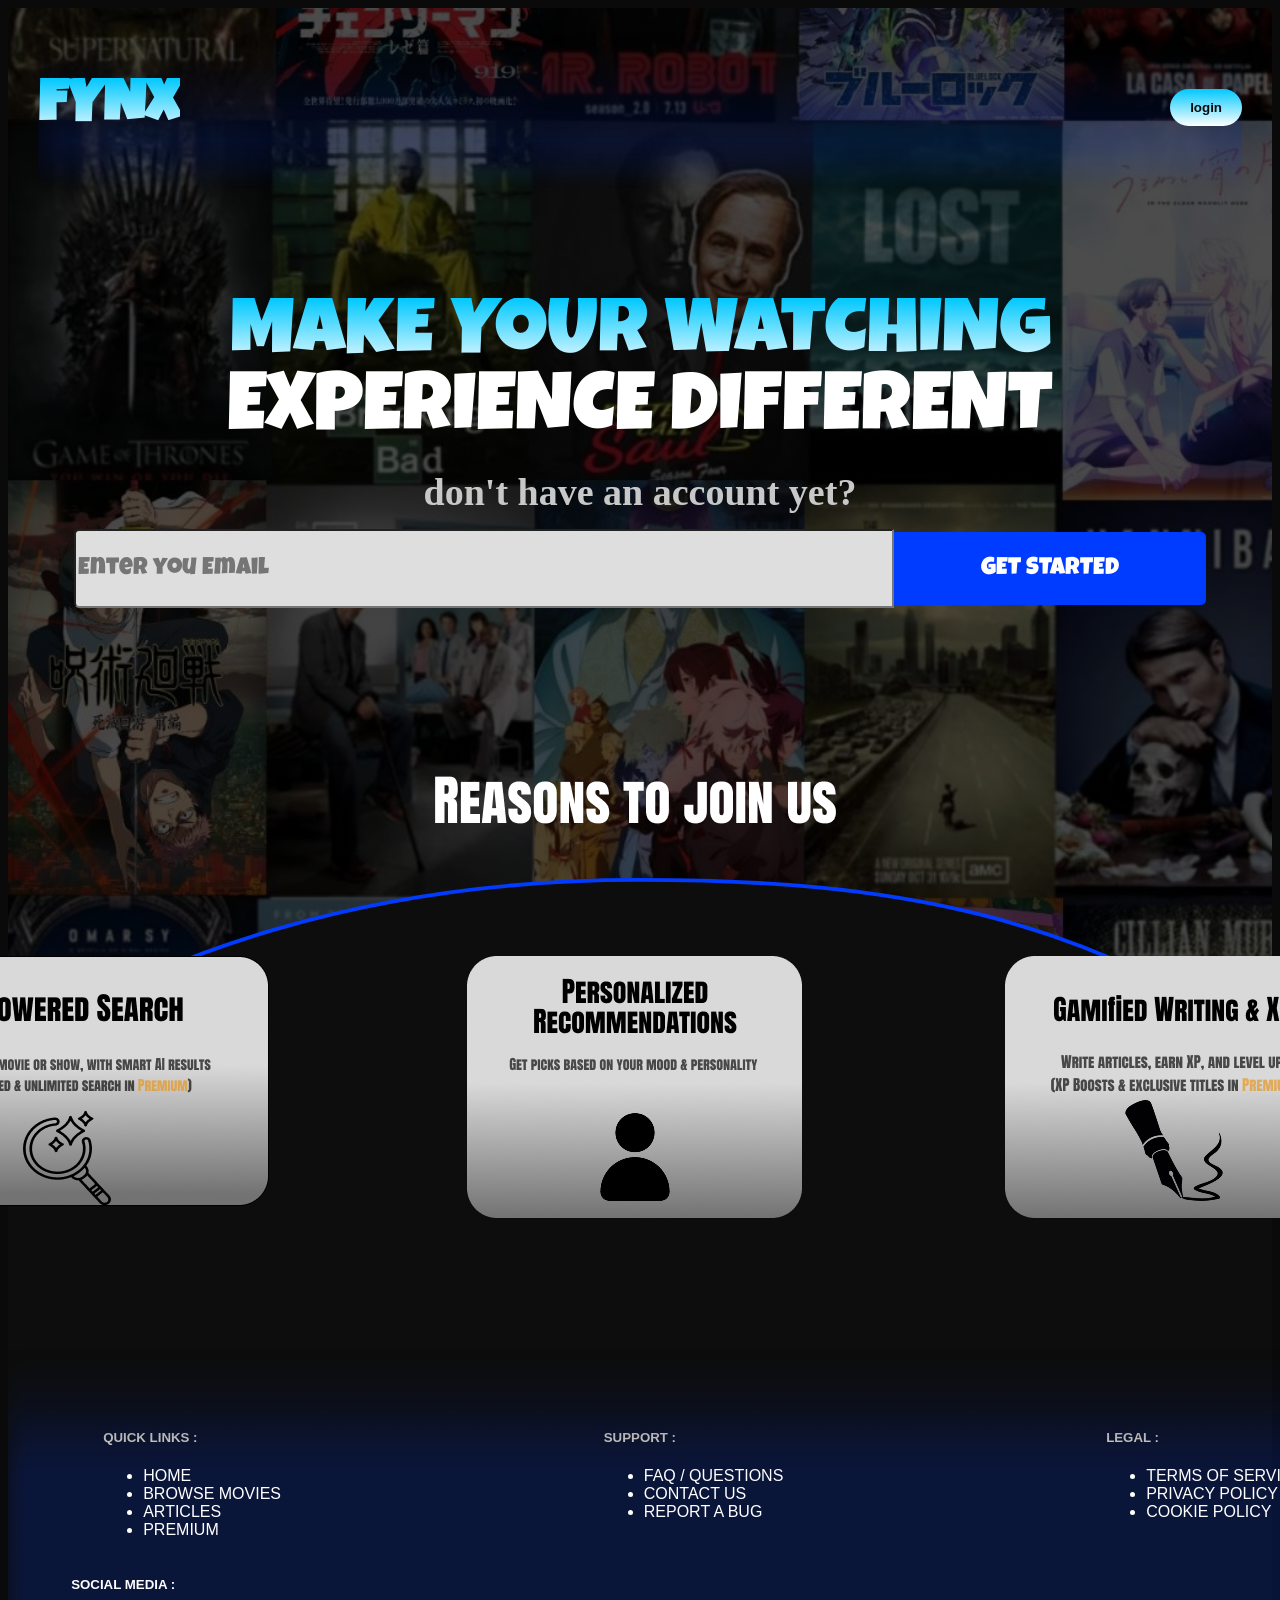
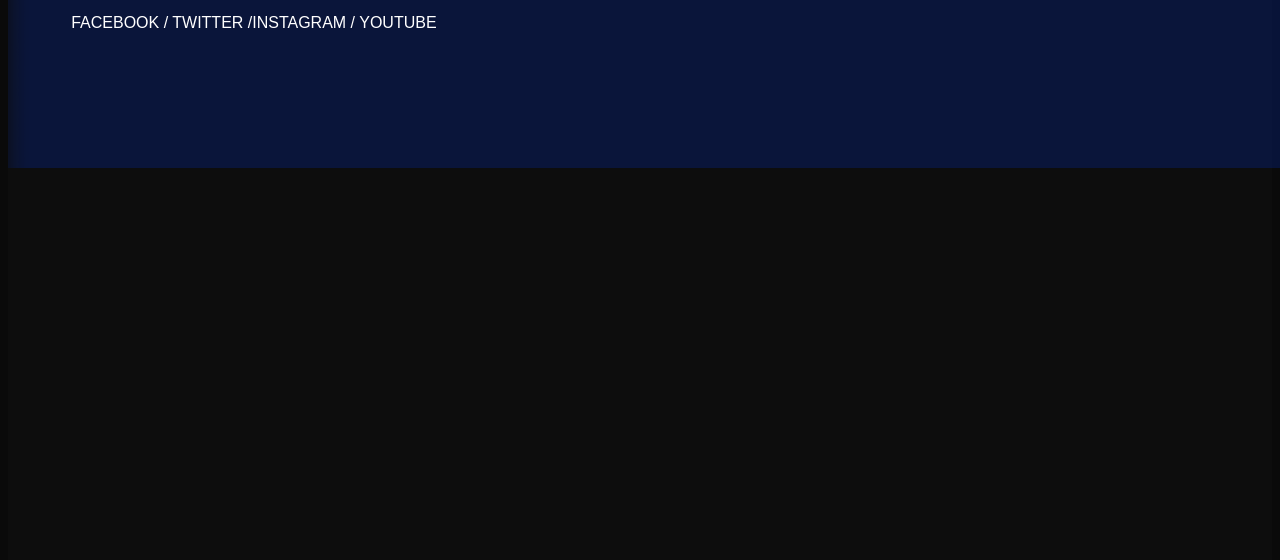
==== first.html @ f1b9b39f "new2" ====
<!DOCTYPE html>
<html lang="en">
<head>
    <meta charset="UTF-8">
    <meta name="viewport" content="width=, initial-scale=1.0">
    <title>FYNX</title>
    <link rel="stylesheet" href="first.css">
    <link rel="stylesheet" href="https://fonts.googleapis.com/css2?family=Luckiest+Guy&display=swap">
    
</head>    
    <section class="hero-section">
        <header>
            
                <div class="logo-group">
                    <h1 class="logo"> FYNX </h1>
                <div class="nav-auth">
                 <button class="btn-login">login</button>
                </div>
                </div>
       </header>
        <div class="hero-content">
            <h2 class="title-top">MAKE YOUR WATCHING</h2>
            <h2 class="title-bottom">EXPERIENCE DIFFERENT</h2>
            <p class="account-prompt">don't have an account yet?</p>
            <div class="cta-input">
              <input type="email" placeholder="Enter you Email ">
              <button class="btn-get-started">GET STARTED</button>
            </div>
        </div>
    </section>
    <section class="feature-section">
        <img src="Ellipse 67 (1).svg" class="curve-border" alt="">
        <div class="reasons-container">
            <img src="reasons.png" alt="" class="reasons-image">
        </div>
    </section>    
        
    <footer class="main-footer">
        <div class="footer-columns">
            <div class="col">
                <h5>QUICK LINKS :</h5>
                <ul>
                    <li>HOME</li>
                    <li>BROWSE MOVIES</li>
                    <li>ARTICLES</li>
                    <li>PREMIUM</li>
                </ul>
            </div>
            <div class="col">
                <h5> SUPPORT :</h5>
                 <ul>
                    <li>FAQ / QUESTIONS</li>
                    <li>CONTACT US</li>
                    <li>REPORT A BUG</li>
                 </ul>
            </div>
            <div class="col">
                <h5>LEGAL :</h5>
                <ul>
                    <li>TERMS OF SERVICE</li>
                    <li>PRIVACY POLICY</li>
                    <li>COOKIE POLICY</li>
                </ul>
            </div>
        </div>
        <div class="socila-foote">
            <h5>SOCIAL MEDIA :</h5>
            <p>FACEBOOK / TWITTER /INSTAGRAM / YOUTUBE</p>
        </div>
    </footer>


    
    
    
    <script src="first.js" ></script>
</body>
</html>
---- first.css ----
:root{
    --bg-dark: #0a0a0a;
    --accent-blue: #4db8ff;
    --btn-blue: #1e14e6;
    --text-white: #ffffff;
}
body{
    font-family: 'Arial Black' , Georgia , sans-serif;
    background-color: var(--bg-dark);
    color: var(--text-white);
}
.logo-group{
    width: 100%;
    display: flex;
    justify-content: space-between;
    align-items: center;
    background-image: url('bottom.png');
    -webkit-mask-image : linear-gradient(to bottom, black 70%, transparent 100%);
    mask-image: linear-gradient(to bottom, black 70%, transparent 100%);
    
}
header{
    display: flex;
    justify-content: space-between;
    align-items: center;
    padding: 20px 30px;
}

.logo{
    font-family: 'Luckiest Guy';
    font-size: 60px;
    background: linear-gradient(180deg , #00C8FF 0%, #ffffff 100%);
    -webkit-background-clip: text ;
    -webkit-text-fill-color: transparent;
    background-clip: text;
    color: #0a0a0a;
    


}
.btn-login{
    background: linear-gradient(180deg , #00C8FF 0%, #ffffff 100%);
    color: #0a0a0a;
    padding: 0 20px;
    border: none;
    height: 37px;
    border-radius: 20px;
    font-weight: bold;
    cursor: pointer;
    

}
.hero-section{
    height: 100vh;
    width: 100%;
    min-height: 600px;
    background-image: linear-gradient(rgba(0,0,0,0.7), rgba(0,0,0,0.7)), url('img.png');
    background-size: cover;
    background-position: center;
    background-repeat: no-repeat;
    display: flex;
    flex-direction: column;
    overflow: visible;
    padding-bottom: 150px;
    position: relative;
    z-index: 1;
 }
 .hero-content{
    margin-top: 10vh;
    text-align: center;
 }
 .title-top{
    font-family: 'Luckiest Guy' , cursive;
    font-size: 82px;
    font-weight: 400;
    line-height: 100%;
    text-transform: uppercase;
    text-align: center;
    background: linear-gradient(180deg , #00C8FF 0%, #ffffff 100%);
    -webkit-background-clip: text ;
    -webkit-text-fill-color: transparent;
    background-clip: text;
    line-height: 0.9;
    margin: 0;
    margin-bottom: 15px;
 }
 .title-bottom{
    font-family: 'Luckiest Guy' , cursive;
    font-size: 82px;
    font-weight: 400;
    line-height: 100%;
    text-transform: uppercase;
    text-align: center;
    margin-top: -10px;
    line-height: 0.9;
    margin-bottom: 5px;
 }
 .account-prompt{
    font-family: 'Abhaya Libre' , serif;
    font-weight: 600;
    font-size: 38px;
    line-height: normal;
    letter-spacing: 0;
    text-align: center;
    color: #c8c8c8;
    margin-top: 20px;
    margin-bottom: 10px;
 }
 .cta-input{
    display: flex;
    justify-content: center;
    align-items: center;
    gap: 0;
    margin-top: 15px;
 }
 .cta-input input{
    width: 812px ;
    height: 73px;
    background: #dedede !important;
    color: rgba(255 ,255, 255, 0,26);
    border-radius: 5px 0 0 5px;
    font-family: 'Luckiest Guy';
    font-size: 24px;
 }
 .btn-get-started{
    width: 312px;
    height: 73px;
    background-color: #003cff;
    color: #ffffff;
    border: none;
    border-radius: 0 5px 5px 0;
    font-family: 'Luckiest Guy' , cursive;
    font-size: 24px;
 }
.feature-section{
    position: relative;
    overflow: visible;
    margin-top: -180px;
    z-index: 10;
}
.curve-border{
    width: 100%;
    height: auto;
    display: block;
    margin-bottom: -2px;
    position: relative;
    top: 0;
    z-index: 10;
    margin-bottom: -1px;
}
.section-title{
    position: relative;
    z-index: 20;
    margin-top: -1500px;
    color: #ffffff;
    text-align: center;
    font-family: 'Luckiest Guy';
    font-size: larger;
}
.reasons-container{
    position: relative;
    margin-top: -1400px;
    z-index: 30;
    display: flex;
    justify-content: center;
}
.main-footer{
    background-image: url('bottom.png');
    -webkit-mask-image : linear-gradient(to top, black 70%, transparent 100%);
    mask-image: linear-gradient(to top, black 70%, transparent 100%);
    
    background-size: cover;
    background-position: center;
    background-repeat: no-repeat;
    position: relative;
    margin-top: 100px;
    width: 100%;
    min-height: 300px;
    padding: 60px 5%;
    z-index: 50;
}
.footer-columns{
    max-width: 1200px;
    margin: 0 auto;
    display: flex;
    justify-content: space-between;
    color: white;
}
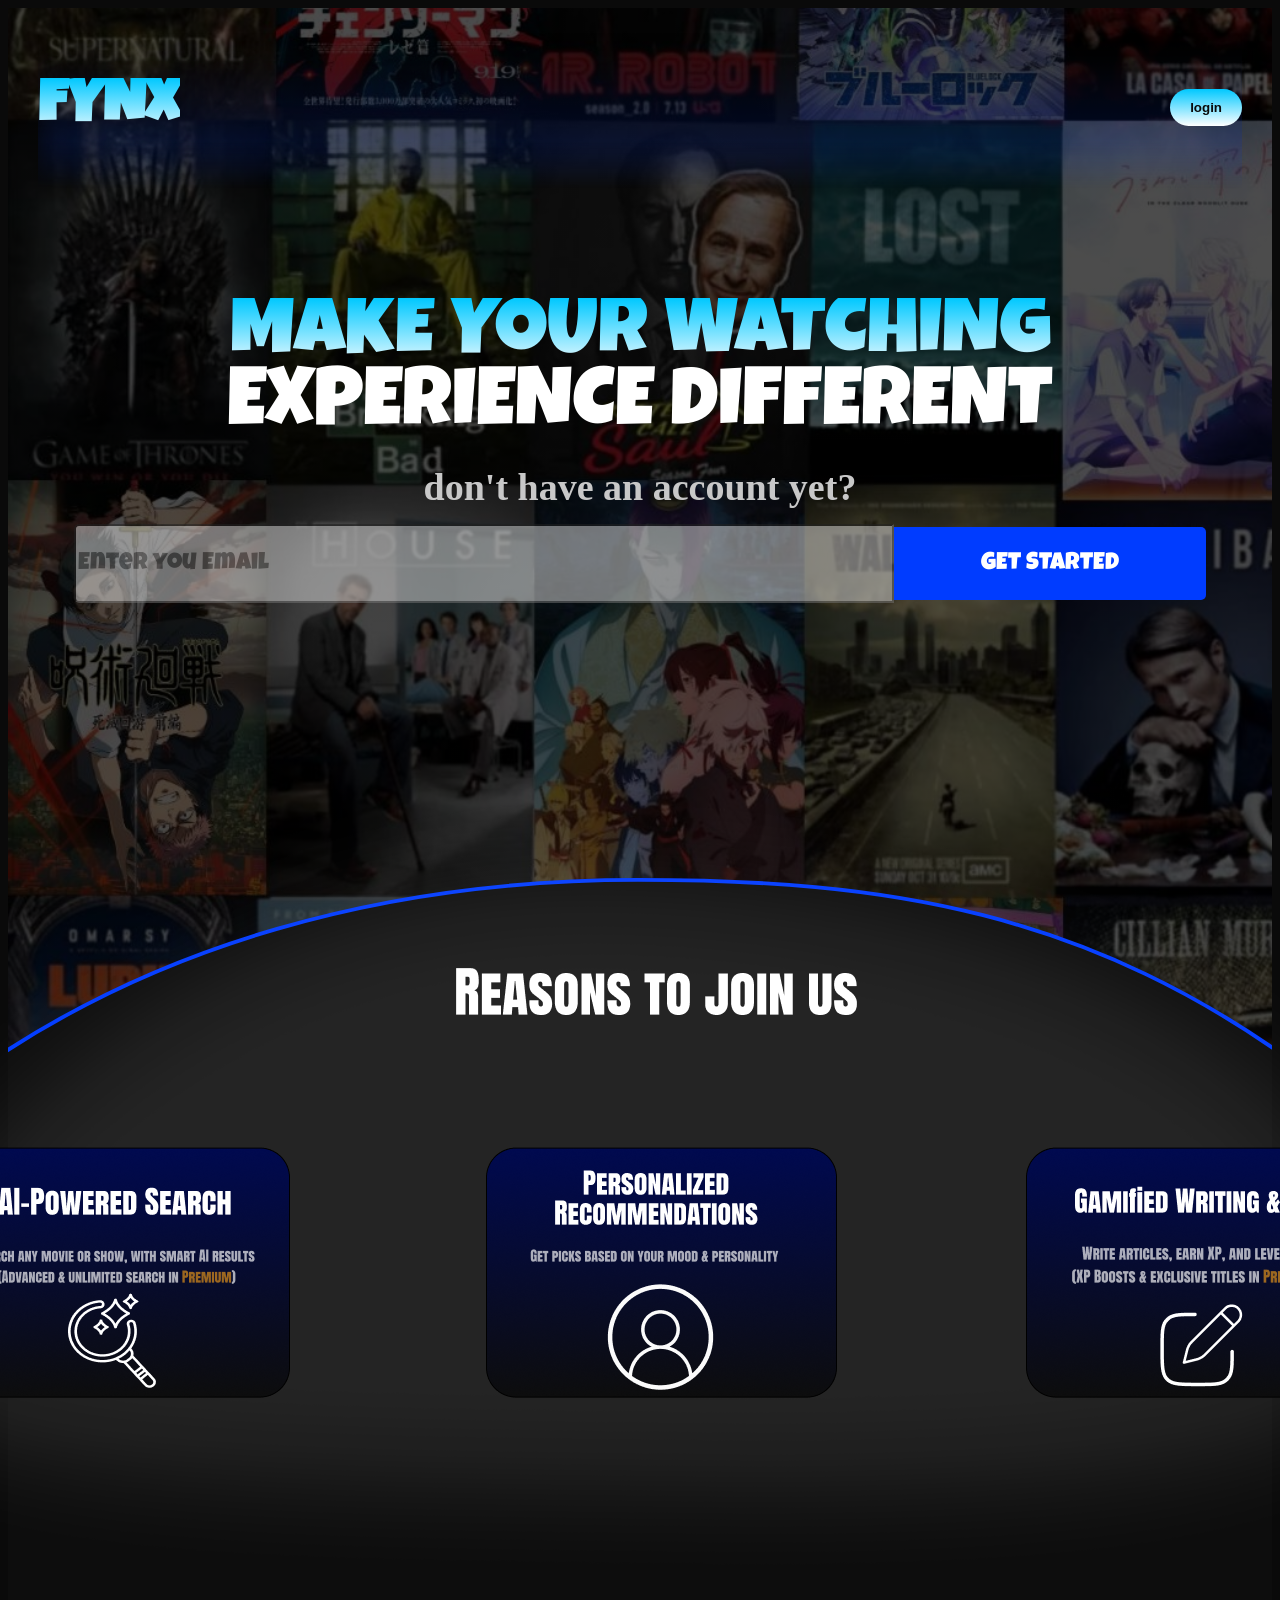
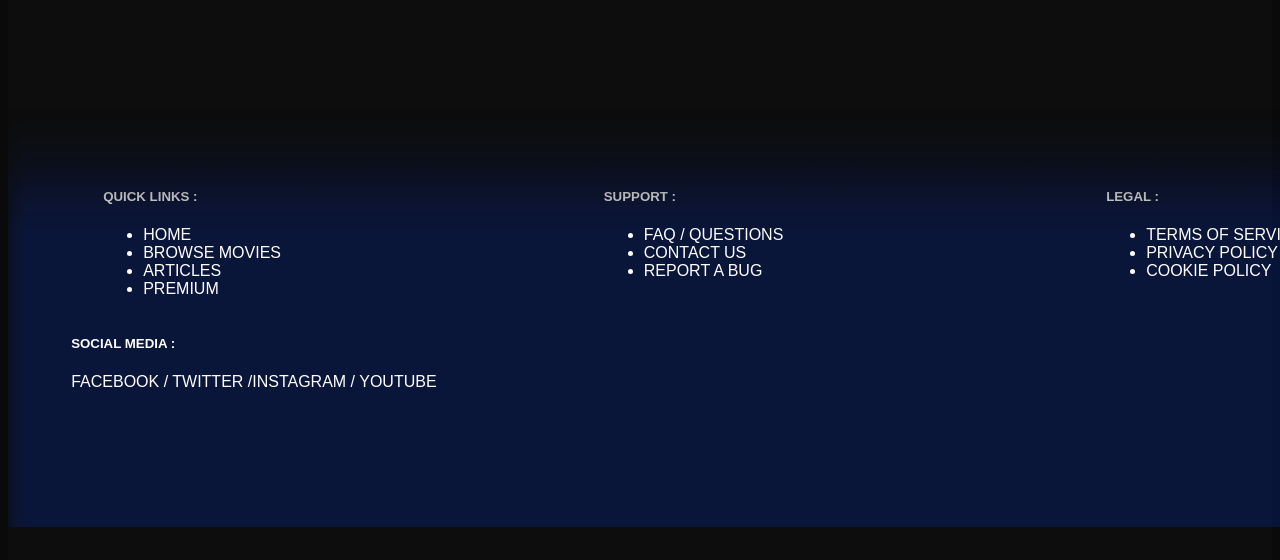
==== commit d7d0bac9: "new2" ====
--- a/first.html
+++ b/first.html
@@ -31,7 +31,7 @@
     <section class="feature-section">
         <img src="Ellipse 67 (1).svg" class="curve-border" alt="">
         <div class="reasons-container">
-            <img src="reasons.png" alt="" class="reasons-image">
+            <img src="reasons (1).png" alt="" class="reasons-image">
         </div>
     </section>    
         
--- a/first.css
+++ b/first.css
@@ -91,7 +91,7 @@
     line-height: 100%;
     text-transform: uppercase;
     text-align: center;
-    margin-top: -10px;
+    margin-top: -15px;
     line-height: 0.9;
     margin-bottom: 5px;
  }
@@ -116,7 +116,8 @@
  .cta-input input{
     width: 812px ;
     height: 73px;
-    background: #dedede !important;
+    background: #dedede ;
+    opacity: 50%;
     color: rgba(255 ,255, 255, 0,26);
     border-radius: 5px 0 0 5px;
     font-family: 'Luckiest Guy';
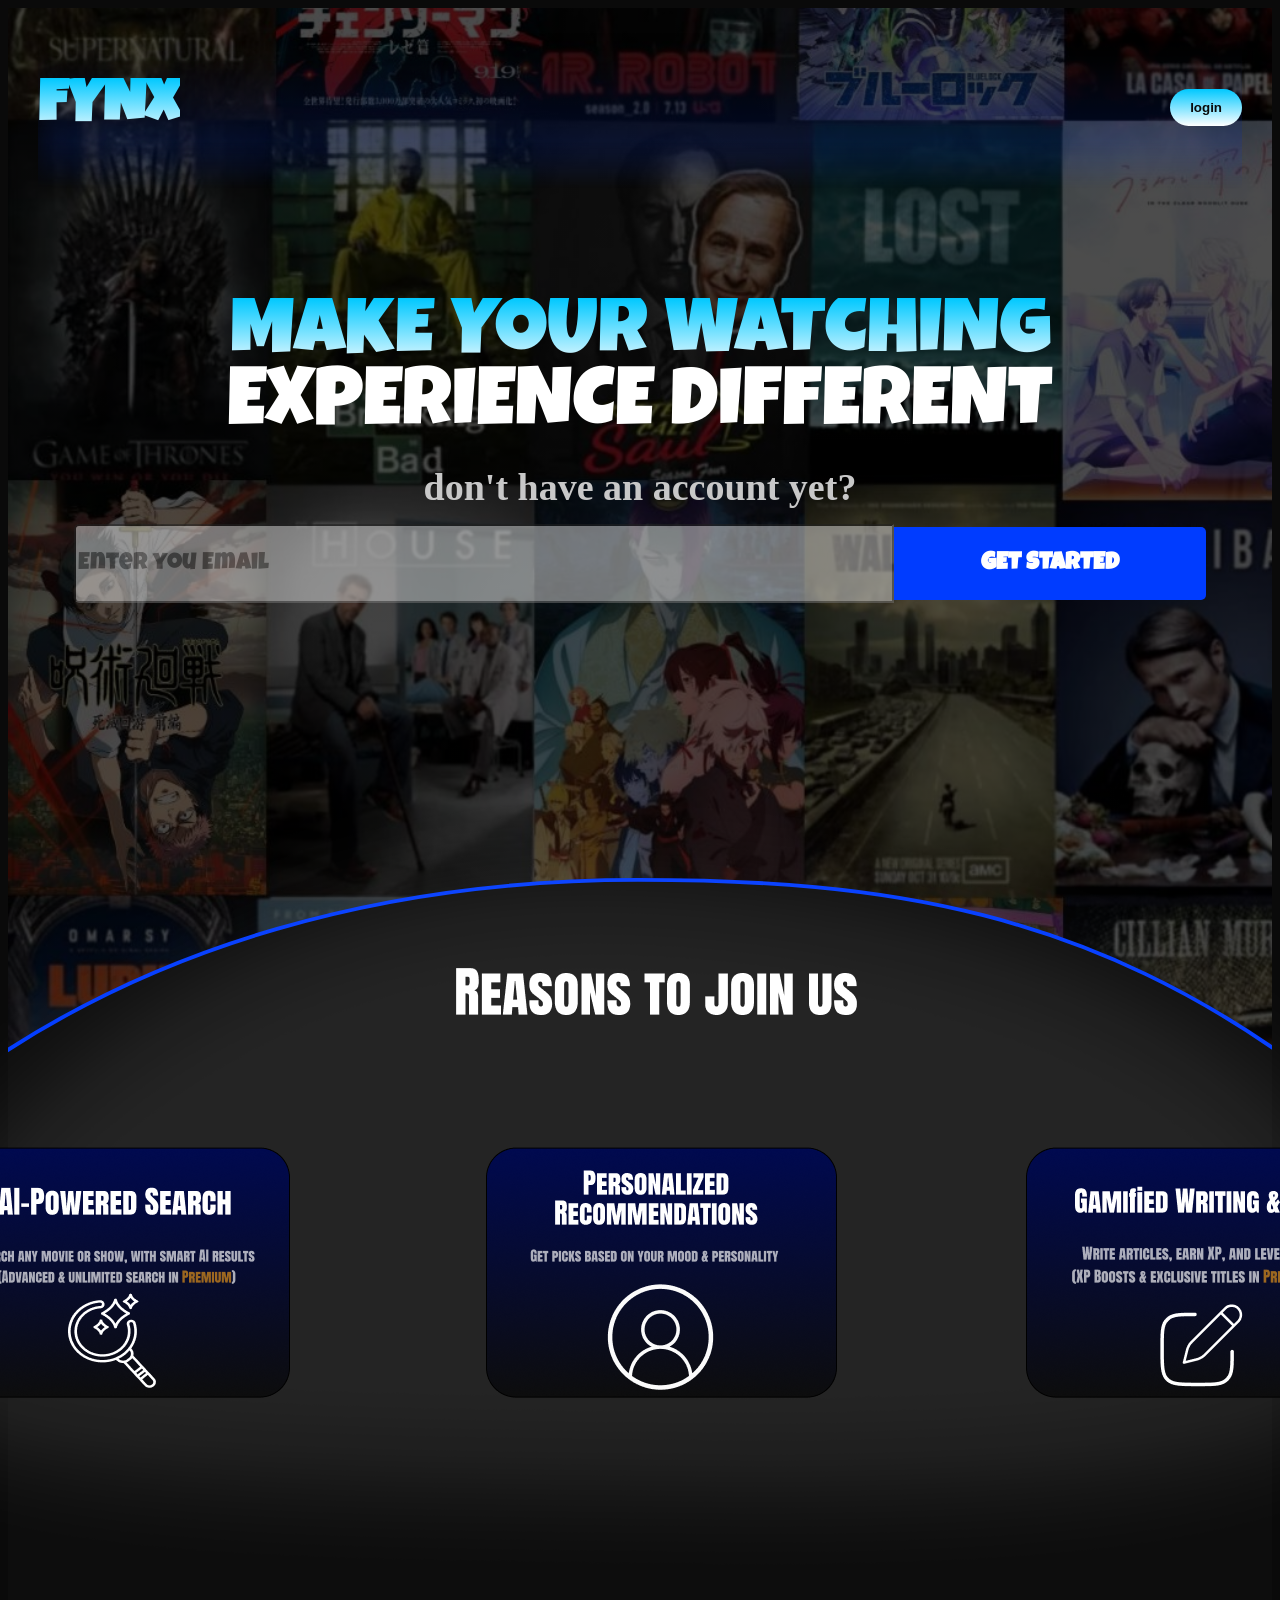
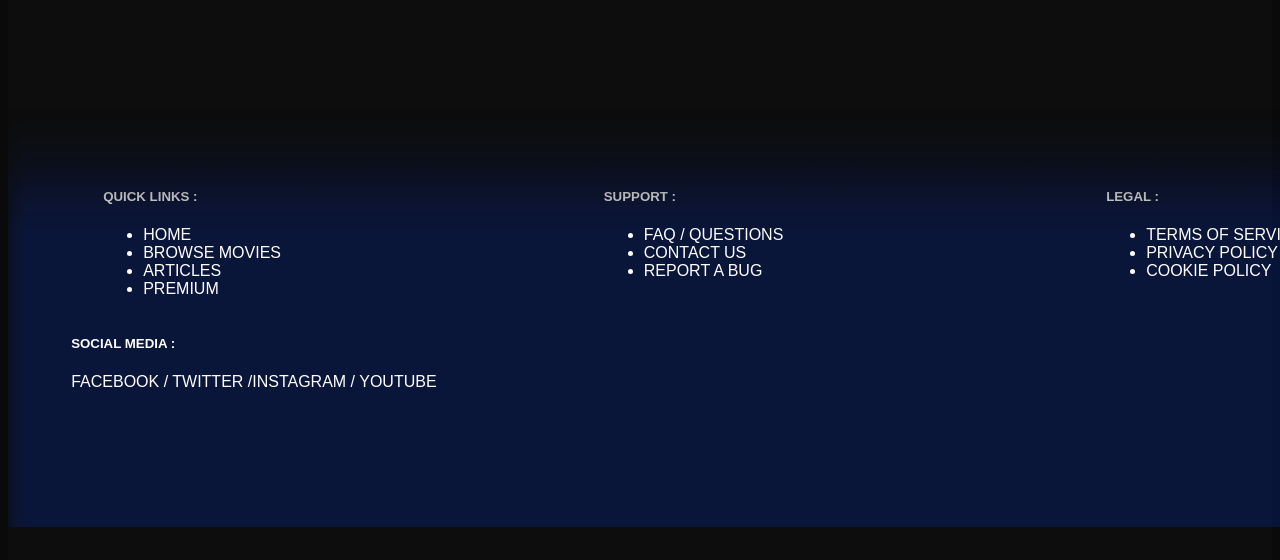
==== commit 75343e53: "neww" ====
--- a/first.html
+++ b/first.html
@@ -24,7 +24,9 @@
             <p class="account-prompt">don't have an account yet?</p>
             <div class="cta-input">
               <input type="email" placeholder="Enter you Email ">
+              <a href="home.html">
               <button class="btn-get-started">GET STARTED</button>
+              </a>
             </div>
         </div>
     </section>
--- a/first.css
+++ b/first.css
@@ -123,9 +123,33 @@
     font-family: 'Luckiest Guy';
     font-size: 24px;
  }
+ .btn-get-started::before{
+      content: '';
+  position: absolute;
+  inset: 0;
+  margin: auto;
+  width: 50px;
+  height: 50px;
+  border-radius: inherit;
+  scale: 0;
+  z-index: -1;
+  background-color:  rgba(16, 47, 227, 0.6);
+  transition: all 0.6s cubic-bezier(0.23, 1, 0.320, 1);
+
+ }
  .btn-get-started{
     width: 312px;
     height: 73px;
+    cursor: pointer;
+  position: relative;
+  padding: 10px 24px;
+  color: #ffffff;
+  border: 2px solid   #1e14e6;
+  border-radius: 34px;
+  background-color: #1e14e6 ;
+  font-weight: 600;
+  transition: all 0.3s cubic-bezier(0.23, 1, 0.320, 1);
+  overflow: hidden;
     background-color: #003cff;
     color: #ffffff;
     border: none;
@@ -133,6 +157,14 @@
     font-family: 'Luckiest Guy' , cursive;
     font-size: 24px;
  }
+ .btn-get-started:hover{
+    color: #212121;
+  scale: 1.1;
+  box-shadow: 0 0px 20px rgba(193, 163, 98,0.4);
+ }
+ .btn-get-started :hover::before{
+scale: 3;
+ }
 .feature-section{
     position: relative;
     overflow: visible;
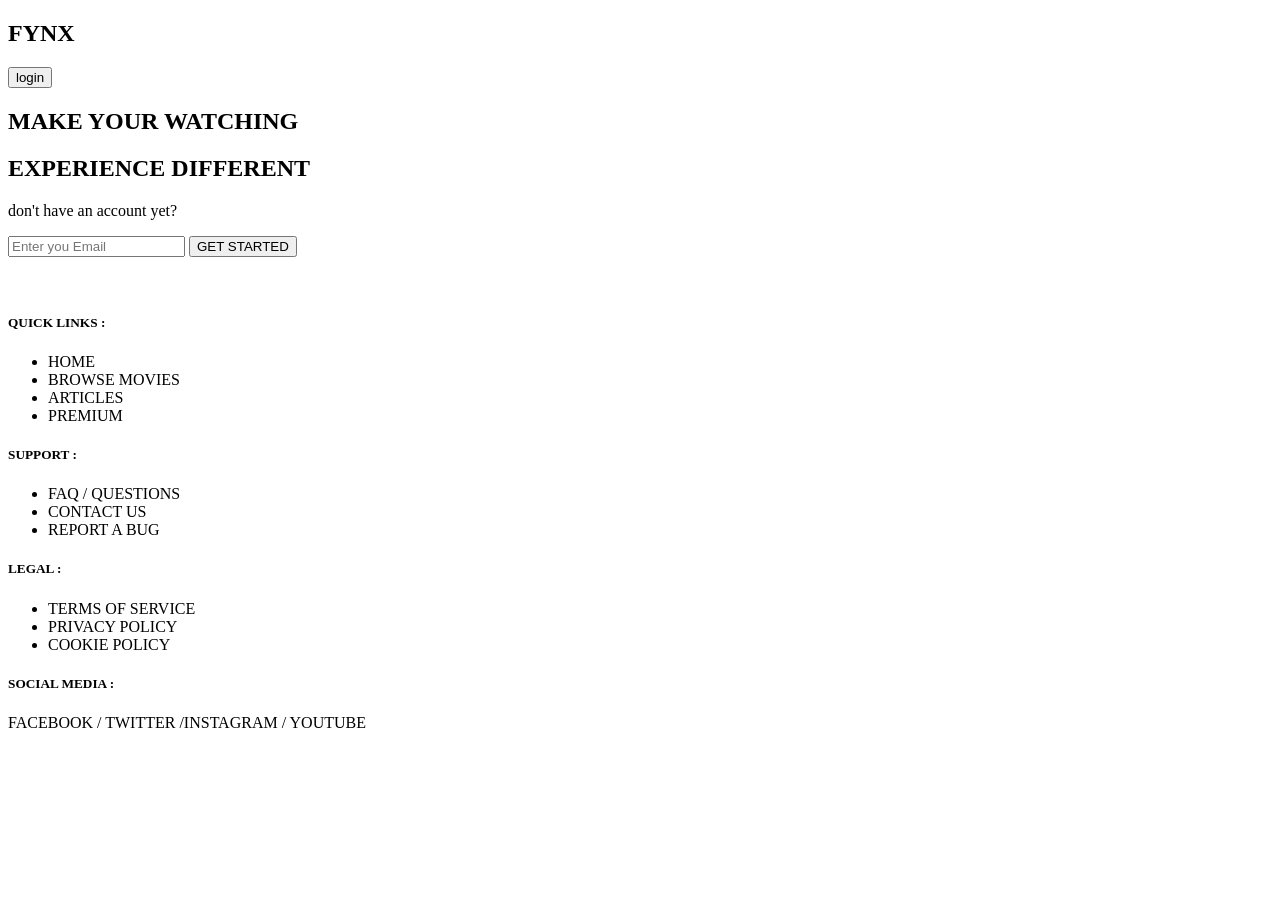
==== commit f5be32aa: "awalan" ====
--- a/first.html
+++ b/first.html
@@ -14,7 +14,9 @@
                 <div class="logo-group">
                     <h1 class="logo"> FYNX </h1>
                 <div class="nav-auth">
+                <a href="login.html">
                  <button class="btn-login">login</button>
+                </a>
                 </div>
                 </div>
        </header>
@@ -31,9 +33,9 @@
         </div>
     </section>
     <section class="feature-section">
-        <img src="Ellipse 67 (1).svg" class="curve-border" alt="">
+        <img src="pics/Ellipse 67 (1).svg" class="curve-border" alt="">
         <div class="reasons-container">
-            <img src="reasons (1).png" alt="" class="reasons-image">
+            <img src="pics/reasons (1).png" alt="" class="reasons-image">
         </div>
     </section>    
         
